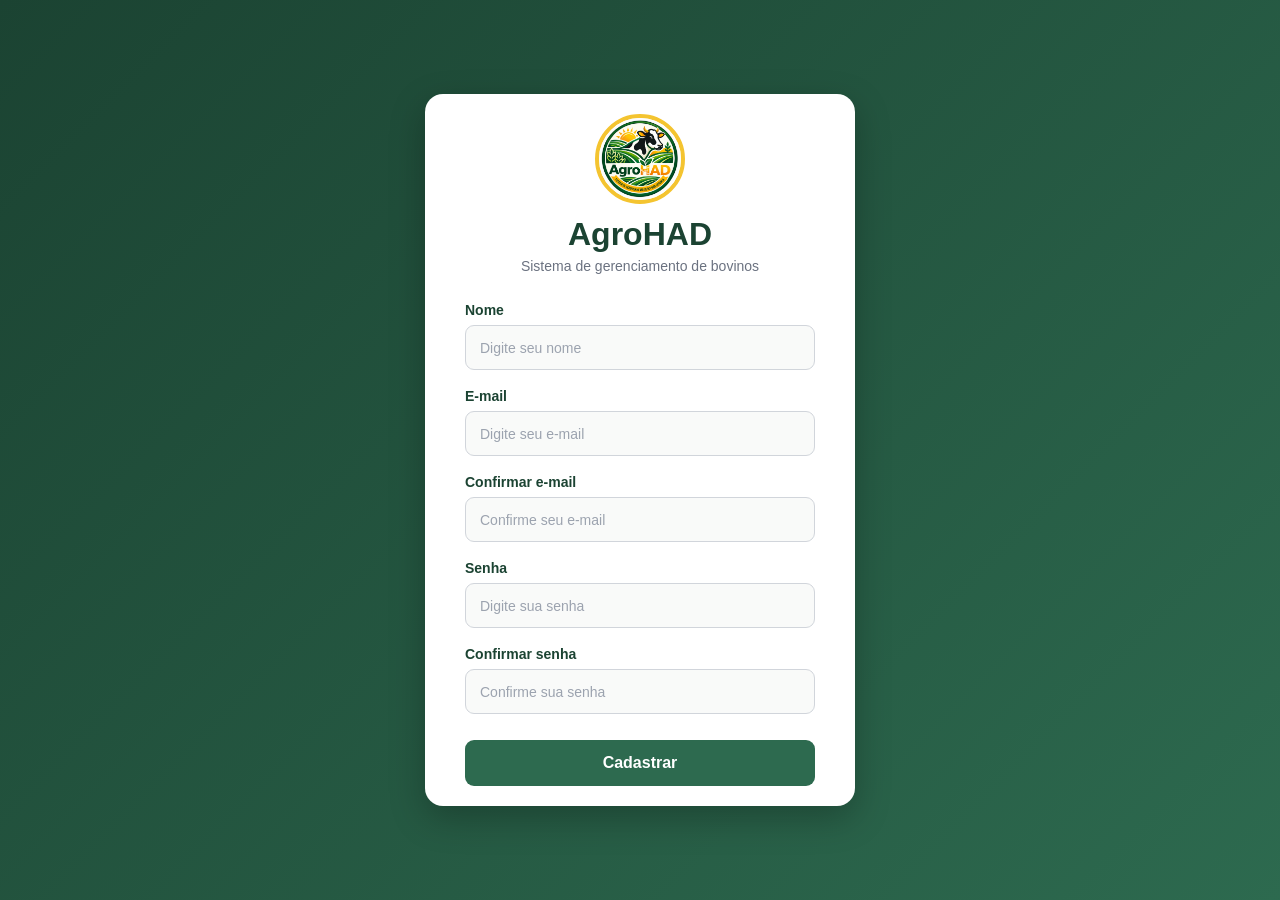
==== telas/cadastro.html @ 86021872 "Tela de cadastro com confirmação e loading" ====
<!DOCTYPE html>

<html lang="pt-BR">

<head>

    <meta charset="UTF-8">

    <meta name="viewport" content="width=device-width, initial-scale=1.0">

    <title>Cadastro AgroHAD</title>

    <link rel="icon" type="image/png" href="../img/LogoAgroHAD.png">

    <link rel="stylesheet" href="../css/cadastro.css">

</head>

<body>

    <!-- Conteúdo da página de cadastro -->

    <main class="cadastro">

        <section class="cadastro-card">

            <div class="logo-area">

                <img src="../img/LogoAgroHAD.png" alt="Logo AgroHAD">

            </div>

            <h1>AgroHAD</h1>

            <p class="subtitulo">
                Sistema de gerenciamento de bovinos
            </p>

            <form id="formCadastro">

                <div class="campo">

                    <label for="nome">Nome</label>

                    <input
                        type="text"
                        id="nome"
                        name="nome"
                        placeholder="Digite seu nome"
                        required
                    >

                </div>


                <div class="campo">

                    <label for="email">E-mail</label>

                    <input
                        type="email"
                        id="email"
                        name="email"
                        placeholder="Digite seu e-mail"
                        required
                    >

                </div>


                <div class="campo">

                    <label for="confirmarEmail">Confirmar e-mail</label>

                    <input
                        type="email"
                        id="confirmarEmail"
                        name="confirmarEmail"
                        placeholder="Confirme seu e-mail"
                        required
                    >

                    <small id="erroEmail"></small>

                </div>


                <div class="campo">

                    <label for="senha">Senha</label>

                    <input
                        type="password"
                        id="senha"
                        name="senha"
                        placeholder="Digite sua senha"
                        required
                    >

                </div>


                <div class="campo">

                    <label for="confirmarSenha">Confirmar senha</label>

                    <input
                        type="password"
                        id="confirmarSenha"
                        name="confirmarSenha"
                        placeholder="Confirme sua senha"
                        required
                    >

                    <small id="erroSenha"></small>

                </div>


                <p id="mensagemCadastro"></p>


                <button type="submit" class="btn-cadastrar">
                    Cadastrar
                </button>

            </form>

        </section>

    </main>


    <!-- Tela de carregamento -->

    <div id="loading" class="loading">

        <div class="loading-card">

            <div class="spinner"></div>

            <p>Cadastrando...</p>

        </div>

    </div>


    <script src="../scripts/cadastro.js"></script>

</body>

</html>
---- css/cadastro.css ----
* {
  margin: 0;
  padding: 0;
  box-sizing: border-box;
  }

body {
font-family: Arial, Helvetica, sans-serif;
background: linear-gradient(135deg, #1b4332, #2d6a4f);
min-height: 100vh;
display: flex;
align-items: center;
justify-content: center;
padding: 20px;
}

/* Área principal */
.cadastro {
width: 100%;
display: flex;
justify-content: center;
align-items: center;
}

/* Card de cadastro */
.cadastro-card {
width: 100%;
max-width: 430px;
background-color: #ffffff;
padding: 20px 40px;
border-radius: 18px;
box-shadow: 0 12px 35px rgba(0, 0, 0, 0.25);
text-align: center;
}

/* Logo */
.logo-area {
display: flex;
justify-content: center;
margin-bottom: 12px;
}

.logo-area img {
width: 90px;
height: 90px;
object-fit: cover;
border-radius: 50%;
border: 4px solid #f4c430;
}

/* Título */
h1 {
color: #1b4332;
font-size: 32px;
margin-bottom: 5px;
}

/* Subtítulo */
.subtitulo {
color: #6b7280;
font-size: 14px;
margin-bottom: 28px;
}

/* Campos */
.campo {
text-align: left;
margin-bottom: 18px;
}

.campo label {
display: block;
color: #1b4332;
font-size: 14px;
font-weight: bold;
margin-bottom: 7px;
}

.campo input {
width: 100%;
height: 45px;
padding: 0 14px;
border: 1px solid #d1d5db;
border-radius: 9px;
outline: none;
font-size: 14px;
background-color: #f9faf9;
transition: 0.2s;
}

.campo input::placeholder {
color: #9ca3af;
}

.campo input:focus {
border-color: #2d6a4f;
box-shadow: 0 0 0 3px rgba(45, 106, 79, 0.15);
background-color: #ffffff;
}

/* Botão */
.btn-cadastrar {
width: 100%;
height: 46px;
margin-top: 8px;
border: none;
border-radius: 9px;
background-color: #2d6a4f;
color: #ffffff;
font-size: 16px;
font-weight: bold;
cursor: pointer;
transition: 0.2s;
}

.btn-cadastrar:hover {
background-color: #1b4332;
transform: translateY(-1px);
}

.btn-cadastrar:active {
transform: translateY(0);
}

/* Responsividade */
@media (max-width: 480px) {
.cadastro-card {
padding: 30px 25px;
}


h1 {
    font-size: 28px;
}

.logo-area img {
    width: 80px;
    height: 80px;
}


}

#erroEmail,
#erroSenha {
    display: block;
    color: #dc3545;
    font-size: 13px;
    margin-top: 5px;
}

.loading {
    display: none;
    position: fixed;
    top: 0;
    left: 0;
    width: 100%;
    height: 100%;
    background-color: rgba(0, 0, 0, 0.5);
    justify-content: center;
    align-items: center;
    z-index: 1000;
}

.loading-card {
    width: 280px;
    padding: 30px;
    background-color: #ffffff;
    border-radius: 15px;
    text-align: center;
    box-shadow: 0 10px 30px rgba(0, 0, 0, 0.3);
}

.loading-card p {
    margin: 15px 0 0;
    font-size: 18px;
    font-weight: bold;
}

.spinner {
    width: 45px;
    height: 45px;
    margin: auto;
    border: 5px solid #ddd;
    border-top: 5px solid #198754;
    border-radius: 50%;
    animation: girar 0.8s linear infinite;
}

@keyframes girar {
    from {
        transform: rotate(0deg);
    }

    to {
        transform: rotate(360deg);
    }
}
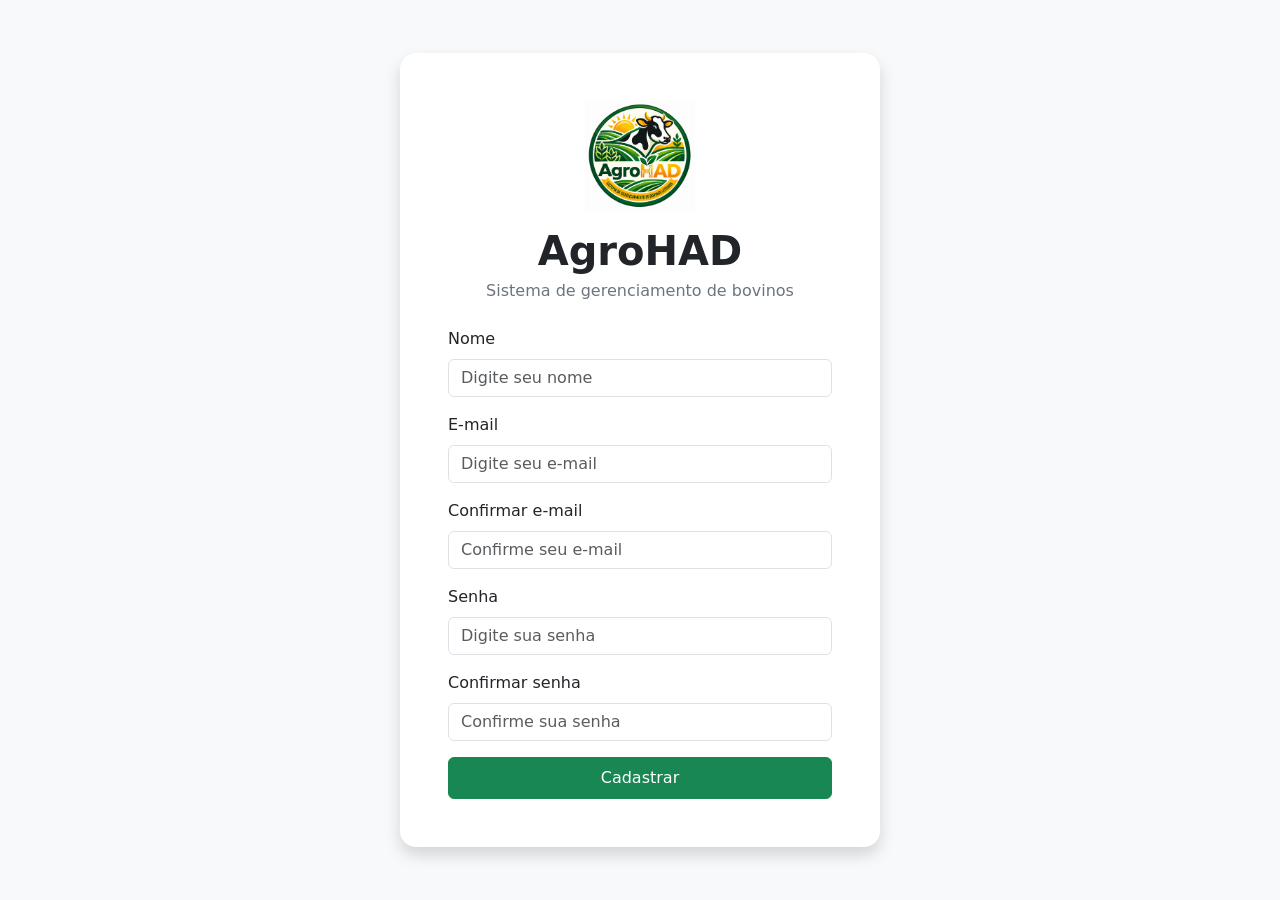
==== commit 69806d07: "Todas as telas com bootstrap" ====
--- a/telas/cadastro.html
+++ b/telas/cadastro.html
@@ -1,126 +1,100 @@
+
 <!DOCTYPE html>
-
 <html lang="pt-BR">
 
 <head>
-
     <meta charset="UTF-8">
-
     <meta name="viewport" content="width=device-width, initial-scale=1.0">
 
     <title>Cadastro AgroHAD</title>
 
     <link rel="icon" type="image/png" href="../img/LogoAgroHAD.png">
-
-    <link rel="stylesheet" href="../css/cadastro.css">
-
+    <link href="https://cdn.jsdelivr.net/npm/bootstrap@5.3.3/dist/css/bootstrap.min.css" rel="stylesheet">
 </head>
 
-<body>
+<body class="bg-light">
 
-    <!-- Conteúdo da página de cadastro -->
+    <main class="container-fluid min-vh-100 d-flex justify-content-center align-items-center py-4">
 
-    <main class="cadastro">
+        <section class="card shadow border-0 rounded-4 p-4 p-md-5 w-100" style="max-width: 480px;">
 
-        <section class="cadastro-card">
-
-            <div class="logo-area">
-
-                <img src="../img/LogoAgroHAD.png" alt="Logo AgroHAD">
-
+            <div class="text-center mb-3">
+                <img src="../img/LogoAgroHAD.png" alt="Logo AgroHAD" class="img-fluid" style="max-width: 110px;">
             </div>
 
-            <h1>AgroHAD</h1>
+            <h1 class="text-center fw-bold mb-1">AgroHAD</h1>
 
-            <p class="subtitulo">
+            <p class="text-center text-secondary mb-4">
                 Sistema de gerenciamento de bovinos
             </p>
 
             <form id="formCadastro">
 
-                <div class="campo">
-
-                    <label for="nome">Nome</label>
-
+                <div class="mb-3">
+                    <label for="nome" class="form-label">Nome</label>
                     <input
                         type="text"
+                        class="form-control"
                         id="nome"
                         name="nome"
                         placeholder="Digite seu nome"
                         required
                     >
-
                 </div>
 
-
-                <div class="campo">
-
-                    <label for="email">E-mail</label>
-
+                <div class="mb-3">
+                    <label for="email" class="form-label">E-mail</label>
                     <input
                         type="email"
+                        class="form-control"
                         id="email"
                         name="email"
                         placeholder="Digite seu e-mail"
                         required
                     >
-
                 </div>
 
-
-                <div class="campo">
-
-                    <label for="confirmarEmail">Confirmar e-mail</label>
-
+                <div class="mb-3">
+                    <label for="confirmarEmail" class="form-label">Confirmar e-mail</label>
                     <input
                         type="email"
+                        class="form-control"
                         id="confirmarEmail"
                         name="confirmarEmail"
                         placeholder="Confirme seu e-mail"
                         required
                     >
-
-                    <small id="erroEmail"></small>
-
+                    <small id="erroEmail" class="text-danger"></small>
                 </div>
 
-
-                <div class="campo">
-
-                    <label for="senha">Senha</label>
-
+                <div class="mb-3">
+                    <label for="senha" class="form-label">Senha</label>
                     <input
                         type="password"
+                        class="form-control"
                         id="senha"
                         name="senha"
                         placeholder="Digite sua senha"
                         required
                     >
-
                 </div>
 
-
-                <div class="campo">
-
-                    <label for="confirmarSenha">Confirmar senha</label>
-
+                <div class="mb-3">
+                    <label for="confirmarSenha" class="form-label">Confirmar senha</label>
                     <input
                         type="password"
+                        class="form-control"
                         id="confirmarSenha"
                         name="confirmarSenha"
                         placeholder="Confirme sua senha"
                         required
                     >
-
-                    <small id="erroSenha"></small>
-
+                    <small id="erroSenha" class="text-danger"></small>
                 </div>
 
+                <p id="mensagemCadastro" class="mb-3" role="status"></p>
 
-                <p id="mensagemCadastro"></p>
-
-
-                <button type="submit" class="btn-cadastrar">
+                <button type="submit" class="btn btn-success w-100 py-2">
                     Cadastrar
                 </button>
 
@@ -130,25 +104,19 @@
 
     </main>
 
+    <div id="loading" class="position-fixed top-0 start-0 w-100 h-100 bg-dark bg-opacity-50 d-none justify-content-center align-items-center">
 
-    <!-- Tela de carregamento -->
-
-    <div id="loading" class="loading">
-
-        <div class="loading-card">
-
-            <div class="spinner"></div>
-
-            <p>Cadastrando...</p>
-
+        <div class="card shadow border-0 rounded-4 p-4 text-center">
+            <div class="spinner-border text-success mx-auto mb-3" role="status">
+                <span class="visually-hidden">Carregando...</span>
+            </div>
+            <p class="mb-0">Cadastrando...</p>
         </div>
 
     </div>
-
 
     <script src="../scripts/cadastro.js"></script>
 
 </body>
 
 </html>
-
